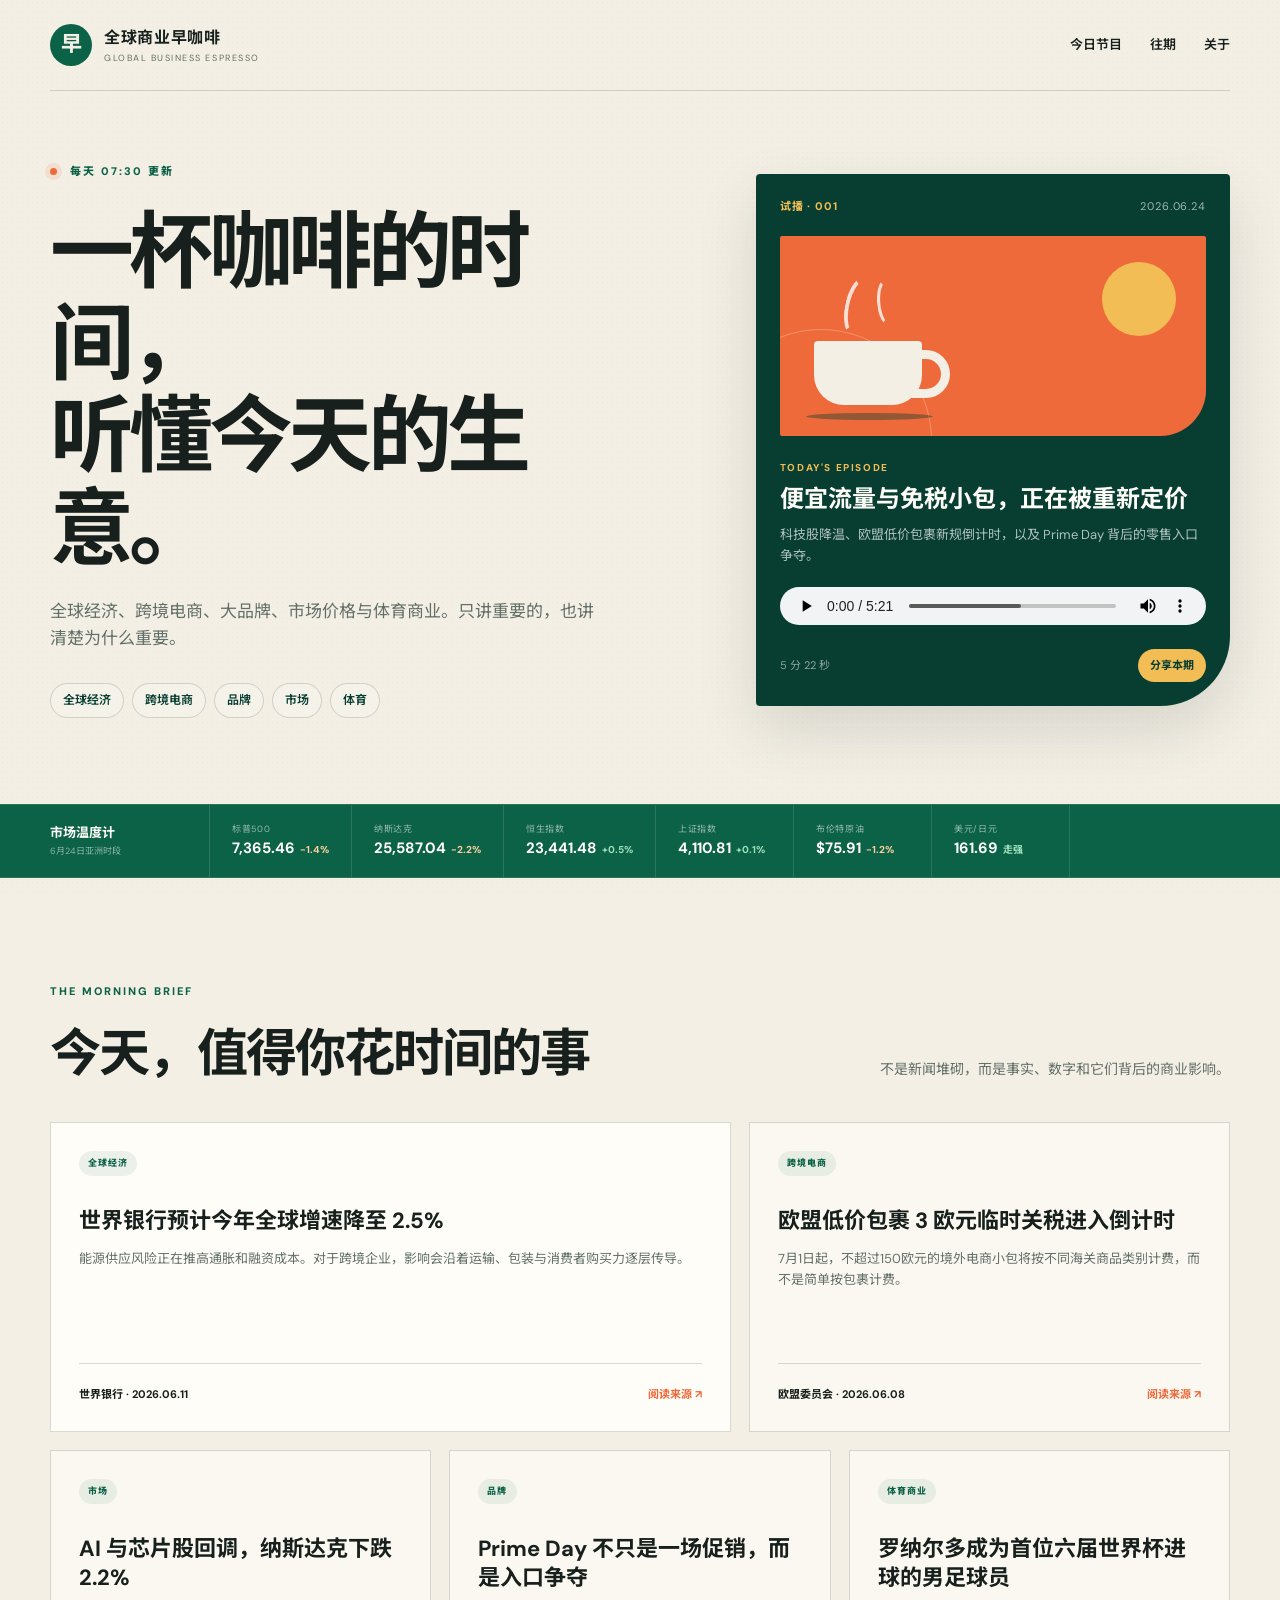
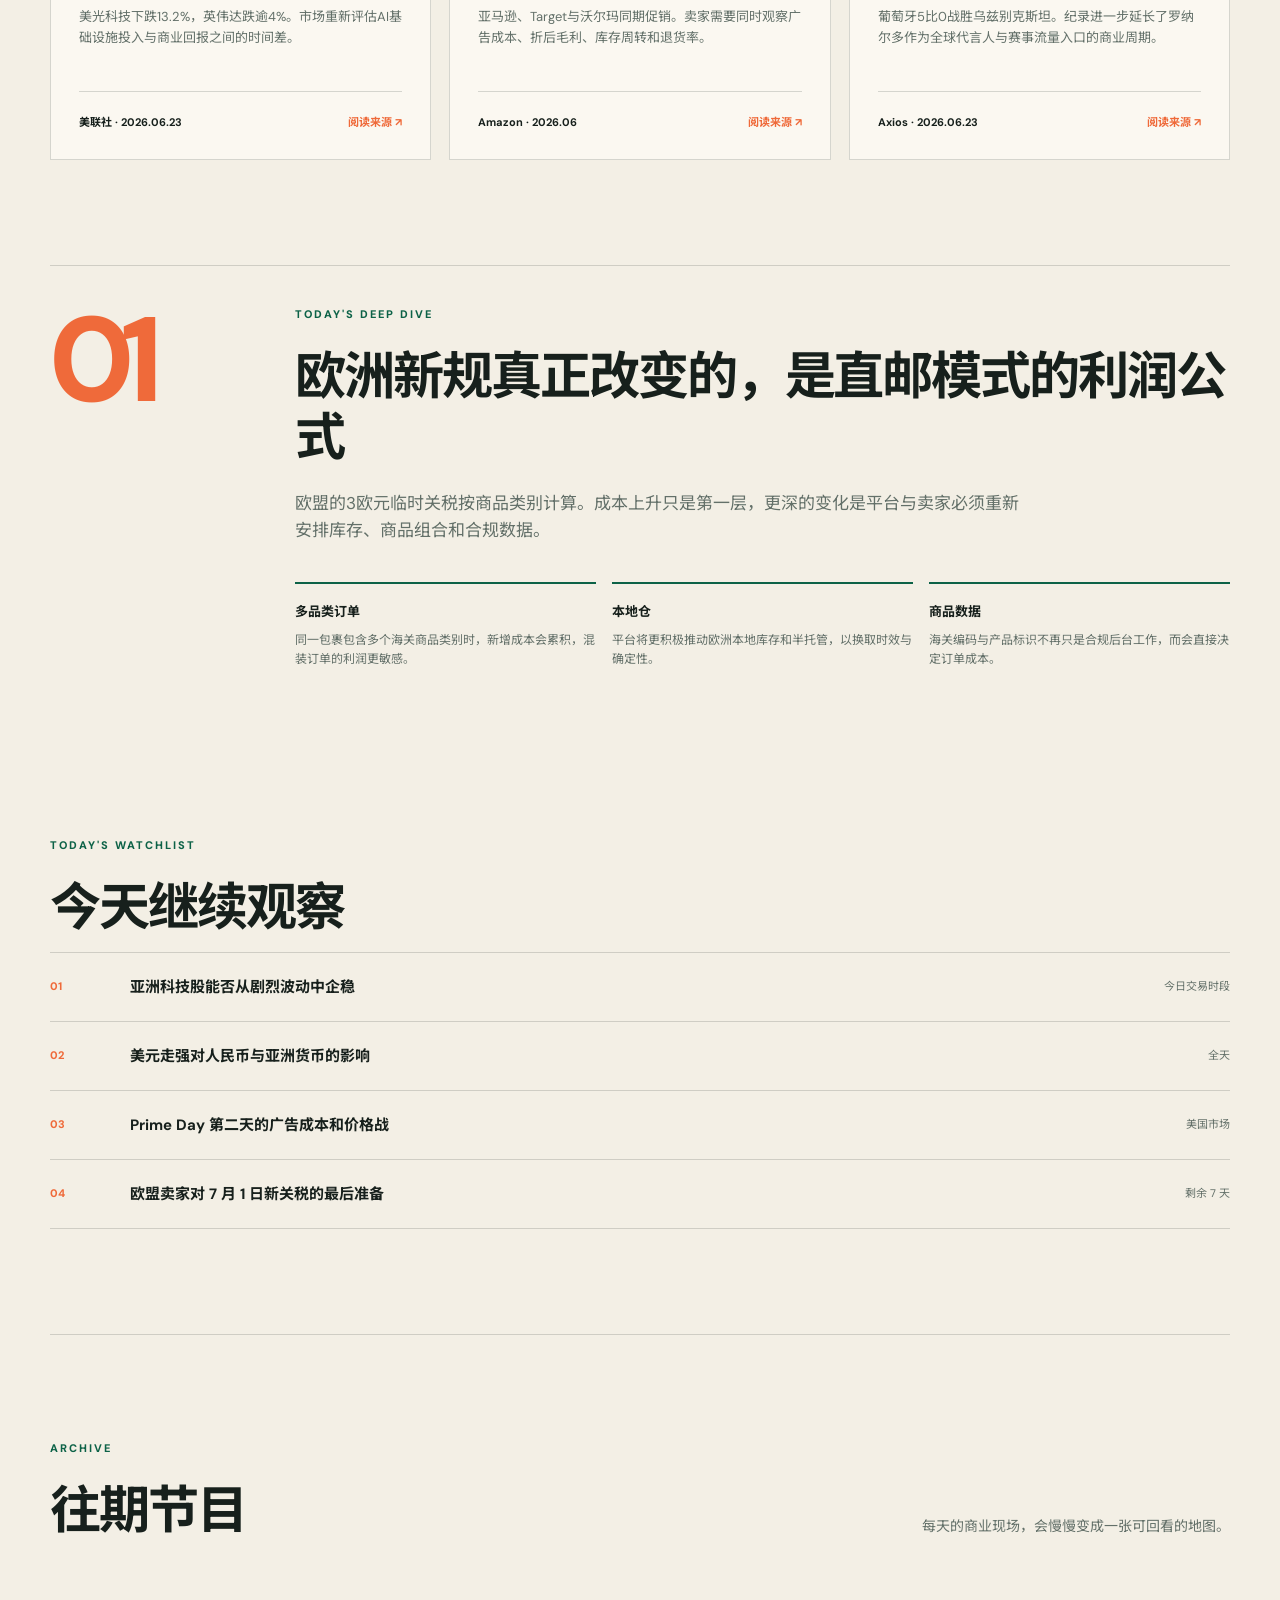
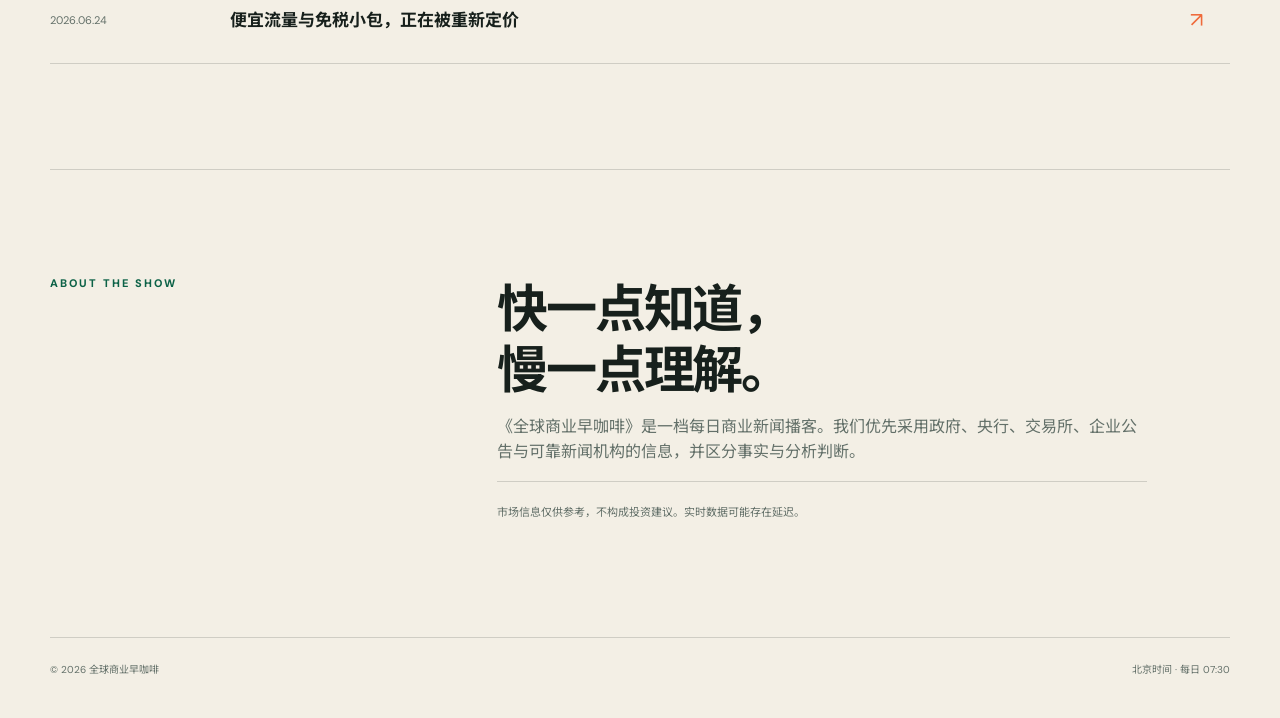
==== index.html @ 82cb93fb "Publish daily voice news site" ====
<!doctype html>
<html lang="zh-CN">
  <head>
    <meta charset="utf-8" />
    <meta name="viewport" content="width=device-width, initial-scale=1, viewport-fit=cover" />
    <meta name="theme-color" content="#f3efe5" />
    <meta name="apple-mobile-web-app-capable" content="yes" />
    <meta name="apple-mobile-web-app-status-bar-style" content="default" />
    <meta
      name="description"
      content="全球商业早咖啡：每天早上 7:30，用一杯咖啡的时间听懂全球经济、跨境电商、品牌、市场与体育商业。"
    />
    <title>全球商业早咖啡</title>
    <link rel="preconnect" href="https://fonts.googleapis.com" />
    <link rel="preconnect" href="https://fonts.gstatic.com" crossorigin />
    <link
      href="https://fonts.googleapis.com/css2?family=DM+Sans:wght@400;500;600;700&family=Noto+Sans+SC:wght@400;500;600;700;800&display=swap"
      rel="stylesheet"
    />
    <link rel="stylesheet" href="styles.css" />
  </head>
  <body>
    <div class="paper-noise" aria-hidden="true"></div>
    <header class="site-header">
      <a class="brand" href="#top" aria-label="全球商业早咖啡首页">
        <span class="brand-mark">早</span>
        <span>
          <strong>全球商业早咖啡</strong>
          <small>GLOBAL BUSINESS ESPRESSO</small>
        </span>
      </a>
      <nav aria-label="主要导航">
        <a href="#today">今日节目</a>
        <a href="#archive">往期</a>
        <a href="#about">关于</a>
      </nav>
    </header>

    <main id="top">
      <section class="hero" id="today">
        <div class="hero-copy">
          <p class="eyebrow"><span class="live-dot"></span> 每天 07:30 更新</p>
          <h1>一杯咖啡的时间，<br />听懂今天的生意。</h1>
          <p class="hero-intro">
            全球经济、跨境电商、大品牌、市场价格与体育商业。只讲重要的，也讲清楚为什么重要。
          </p>
          <div class="topic-strip" aria-label="节目主题">
            <span>全球经济</span><span>跨境电商</span><span>品牌</span><span>市场</span><span>体育</span>
          </div>
        </div>

        <article class="player-card" aria-label="今日节目播放器">
          <div class="player-topline">
            <span class="issue-number" id="issue-number">试播 · 001</span>
            <time id="episode-date">2026.06.24</time>
          </div>
          <div class="cover-art" aria-hidden="true">
            <div class="sun"></div>
            <div class="cup"><span></span></div>
            <div class="steam steam-one"></div>
            <div class="steam steam-two"></div>
          </div>
          <p class="player-label">TODAY'S EPISODE</p>
          <h2 id="episode-title">正在准备今日早咖啡…</h2>
          <p class="episode-deck" id="episode-deck"></p>
          <audio id="audio-player" controls preload="metadata">
            您的浏览器不支持音频播放。
          </audio>
          <div class="player-meta">
            <span id="episode-duration">约 5 分钟</span>
            <button class="share-button" id="share-button" type="button">分享本期</button>
          </div>
        </article>
      </section>

      <section class="market-ribbon" aria-label="市场温度计">
        <div class="ribbon-heading">
          <span>市场温度计</span>
          <small id="market-time">数据时间</small>
        </div>
        <div class="ticker" id="market-ticker"></div>
      </section>

      <section class="briefing section-shell">
        <div class="section-heading">
          <div>
            <p class="eyebrow">THE MORNING BRIEF</p>
            <h2>今天，值得你花时间的事</h2>
          </div>
          <p>不是新闻堆砌，而是事实、数字和它们背后的商业影响。</p>
        </div>
        <div class="story-grid" id="story-grid"></div>
      </section>

      <section class="deep-dive section-shell" id="deep-dive">
        <div class="deep-dive-number">01</div>
        <div class="deep-dive-content">
          <p class="eyebrow">TODAY'S DEEP DIVE</p>
          <h2 id="deep-dive-title"></h2>
          <p class="deep-dive-lead" id="deep-dive-lead"></p>
          <div class="impact-list" id="impact-list"></div>
        </div>
      </section>

      <section class="watchlist section-shell">
        <div class="section-heading compact">
          <div>
            <p class="eyebrow">TODAY'S WATCHLIST</p>
            <h2>今天继续观察</h2>
          </div>
        </div>
        <ol id="watchlist"></ol>
      </section>

      <section class="archive section-shell" id="archive">
        <div class="section-heading">
          <div>
            <p class="eyebrow">ARCHIVE</p>
            <h2>往期节目</h2>
          </div>
          <p>每天的商业现场，会慢慢变成一张可回看的地图。</p>
        </div>
        <div class="archive-list" id="archive-list"></div>
      </section>

      <section class="about section-shell" id="about">
        <p class="eyebrow">ABOUT THE SHOW</p>
        <div>
          <h2>快一点知道，<br />慢一点理解。</h2>
          <p>
            《全球商业早咖啡》是一档每日商业新闻播客。我们优先采用政府、央行、交易所、企业公告与可靠新闻机构的信息，并区分事实与分析判断。
          </p>
          <p class="disclaimer">市场信息仅供参考，不构成投资建议。实时数据可能存在延迟。</p>
        </div>
      </section>
    </main>

    <footer>
      <span>© <span id="current-year"></span> 全球商业早咖啡</span>
      <span>北京时间 · 每日 07:30</span>
    </footer>

    <div class="toast" id="toast" role="status" aria-live="polite"></div>
    <script src="app.js" defer></script>
  </body>
</html>
---- styles.css ----
:root {
  --ink: #17201c;
  --muted: #637069;
  --paper: #f3efe5;
  --paper-deep: #e8e1d2;
  --green: #0c6247;
  --green-dark: #073e31;
  --orange: #ef6a3a;
  --yellow: #f2bd55;
  --line: rgba(23, 32, 28, 0.16);
  --white: #fffdf8;
  --shadow: 0 24px 60px rgba(45, 56, 48, 0.14);
}

* { box-sizing: border-box; }

html { scroll-behavior: smooth; }

body {
  margin: 0;
  color: var(--ink);
  background: var(--paper);
  font-family: "DM Sans", "Noto Sans SC", system-ui, sans-serif;
  line-height: 1.6;
}

a { color: inherit; }

.paper-noise {
  position: fixed;
  inset: 0;
  z-index: -1;
  opacity: 0.24;
  pointer-events: none;
  background-image: radial-gradient(rgba(10, 37, 28, 0.11) 0.55px, transparent 0.55px);
  background-size: 5px 5px;
}

.site-header {
  width: min(1180px, calc(100% - 40px));
  margin: 0 auto;
  padding: 24px 0;
  display: flex;
  align-items: center;
  justify-content: space-between;
  border-bottom: 1px solid var(--line);
}

.brand { display: flex; gap: 12px; align-items: center; text-decoration: none; }
.brand-mark {
  width: 42px; height: 42px; display: grid; place-items: center;
  color: var(--paper); background: var(--green); border-radius: 50%;
  font-size: 21px; font-weight: 800;
}
.brand strong { display: block; font-size: 16px; letter-spacing: .04em; }
.brand small { display: block; color: var(--muted); font-size: 9px; letter-spacing: .17em; }

nav { display: flex; gap: 28px; }
nav a { font-size: 13px; text-decoration: none; font-weight: 600; }
nav a:hover { color: var(--green); }

.hero {
  width: min(1180px, calc(100% - 40px));
  margin: 0 auto;
  min-height: 690px;
  display: grid;
  grid-template-columns: 1.12fr .88fr;
  gap: clamp(50px, 8vw, 110px);
  align-items: center;
  padding: 72px 0 86px;
}

.eyebrow {
  margin: 0 0 18px;
  color: var(--green);
  font-size: 11px;
  font-weight: 800;
  letter-spacing: .18em;
  text-transform: uppercase;
}

.live-dot {
  display: inline-block; width: 7px; height: 7px; border-radius: 50%;
  background: var(--orange); box-shadow: 0 0 0 5px rgba(239,106,58,.12);
  margin-right: 8px;
}

.hero h1 {
  margin: 0;
  max-width: 700px;
  font-family: "Noto Sans SC", sans-serif;
  font-size: clamp(48px, 6.6vw, 84px);
  line-height: 1.1;
  letter-spacing: -.055em;
}

.hero-intro { max-width: 560px; margin: 30px 0; color: var(--muted); font-size: 17px; }
.topic-strip { display: flex; flex-wrap: wrap; gap: 8px; }
.topic-strip span {
  padding: 7px 12px; border: 1px solid var(--line); border-radius: 99px;
  color: var(--green-dark); background: rgba(255,255,255,.22); font-size: 12px; font-weight: 600;
}

.player-card {
  position: relative;
  overflow: hidden;
  padding: 24px;
  color: var(--white);
  background: var(--green-dark);
  border-radius: 4px 4px 70px 4px;
  box-shadow: var(--shadow);
}

.player-topline, .player-meta { display: flex; align-items: center; justify-content: space-between; }
.player-topline { position: relative; z-index: 2; font-size: 11px; letter-spacing: .08em; }
.issue-number { color: var(--yellow); font-weight: 700; }
.player-topline time { color: rgba(255,255,255,.62); }

.cover-art {
  position: relative;
  height: 200px;
  margin: 20px 0 24px;
  overflow: hidden;
  background: var(--orange);
  border-radius: 2px 2px 46px 2px;
}
.cover-art::before {
  content: ""; position: absolute; width: 220px; height: 220px; border: 1px solid rgba(255,255,255,.25);
  border-radius: 50%; left: -70px; bottom: -115px;
}
.sun { position: absolute; width: 74px; height: 74px; right: 30px; top: 26px; border-radius: 50%; background: var(--yellow); }
.cup { position: absolute; left: 34px; bottom: 31px; width: 108px; height: 64px; background: var(--paper); border-radius: 4px 4px 30px 30px; }
.cup::after { content: ""; position: absolute; width: 32px; height: 30px; border: 9px solid var(--paper); border-left: 0; right: -28px; top: 9px; border-radius: 0 30px 30px 0; }
.cup span { position: absolute; width: 127px; height: 7px; left: -8px; bottom: -15px; border-radius: 50%; background: rgba(7,62,49,.4); }
.steam { position: absolute; bottom: 98px; width: 30px; height: 62px; border: 4px solid rgba(255,255,255,.78); border-color: transparent transparent transparent rgba(255,255,255,.78); border-radius: 50%; transform: rotate(12deg); }
.steam-one { left: 65px; }
.steam-two { left: 94px; bottom: 103px; transform: rotate(-4deg) scale(.8); }

.player-label { margin: 0 0 7px; color: var(--yellow); font-size: 10px; font-weight: 700; letter-spacing: .16em; }
.player-card h2 { margin: 0; font-size: 24px; line-height: 1.35; }
.episode-deck { min-height: 44px; margin: 10px 0 18px; color: rgba(255,255,255,.68); font-size: 13px; }
audio { width: 100%; height: 38px; }
.player-meta { margin-top: 16px; color: rgba(255,255,255,.55); font-size: 11px; }
.share-button { border: 0; padding: 8px 12px; color: var(--green-dark); background: var(--yellow); border-radius: 99px; font: inherit; font-weight: 700; cursor: pointer; }

.market-ribbon {
  display: grid;
  grid-template-columns: 210px 1fr;
  color: var(--white);
  background: var(--green);
  border-top: 1px solid rgba(255,255,255,.12);
  border-bottom: 1px solid rgba(255,255,255,.12);
}
.ribbon-heading { padding: 18px max(24px, calc((100vw - 1180px) / 2)); padding-right: 25px; border-right: 1px solid rgba(255,255,255,.15); }
.ribbon-heading span, .ribbon-heading small { display: block; white-space: nowrap; }
.ribbon-heading span { font-size: 13px; font-weight: 700; }
.ribbon-heading small { color: rgba(255,255,255,.52); font-size: 9px; }
.ticker { display: flex; align-items: stretch; overflow-x: auto; scrollbar-width: none; }
.ticker::-webkit-scrollbar { display: none; }
.ticker-item { min-width: 138px; padding: 17px 22px; border-right: 1px solid rgba(255,255,255,.12); }
.ticker-item small, .ticker-item strong { display: block; white-space: nowrap; }
.ticker-item small { color: rgba(255,255,255,.55); font-size: 9px; letter-spacing: .08em; }
.ticker-item strong { font-size: 15px; }
.ticker-item em { margin-left: 5px; color: #ffd09e; font-size: 10px; font-style: normal; }
.ticker-item em.up { color: #9fe0bc; }

.section-shell { width: min(1180px, calc(100% - 40px)); margin: 0 auto; padding: 105px 0; }
.section-heading { display: flex; align-items: end; justify-content: space-between; gap: 50px; margin-bottom: 42px; }
.section-heading h2, .about h2, .deep-dive h2 { margin: 0; font-family: "Noto Sans SC", sans-serif; font-size: clamp(32px, 4vw, 52px); line-height: 1.2; letter-spacing: -.04em; }
.section-heading > p { max-width: 360px; margin: 0; color: var(--muted); font-size: 14px; }

.story-grid { display: grid; grid-template-columns: repeat(12, 1fr); gap: 18px; }
.story-card { grid-column: span 4; min-height: 310px; display: flex; flex-direction: column; padding: 28px; background: rgba(255,253,248,.62); border: 1px solid var(--line); }
.story-card:first-child { grid-column: span 7; background: var(--white); }
.story-card:nth-child(2) { grid-column: span 5; }
.story-tag { width: fit-content; padding: 5px 9px; color: var(--green); background: rgba(12,98,71,.08); border-radius: 99px; font-size: 9px; font-weight: 800; letter-spacing: .12em; }
.story-card h3 { margin: 30px 0 14px; font-size: 22px; line-height: 1.35; }
.story-card p { margin: 0; color: var(--muted); font-size: 13px; }
.story-source { margin-top: auto; padding-top: 22px; display: flex; align-items: center; justify-content: space-between; border-top: 1px solid var(--line); text-decoration: none; font-size: 11px; font-weight: 700; }
.story-source span:last-child { color: var(--orange); }

.deep-dive { display: grid; grid-template-columns: 180px 1fr; gap: 65px; padding-top: 40px; border-top: 1px solid var(--line); }
.deep-dive-number { color: var(--orange); font-size: 120px; font-weight: 800; line-height: .9; letter-spacing: -.09em; }
.deep-dive-lead { max-width: 740px; margin: 25px 0 38px; color: var(--muted); font-size: 17px; }
.impact-list { display: grid; grid-template-columns: repeat(3, 1fr); gap: 16px; }
.impact-item { padding: 18px 0; border-top: 2px solid var(--green); }
.impact-item strong { display: block; margin-bottom: 8px; font-size: 13px; }
.impact-item p { margin: 0; color: var(--muted); font-size: 12px; }

.watchlist { padding-top: 45px; }
.section-heading.compact { margin-bottom: 18px; }
.watchlist ol { margin: 0; padding: 0; list-style: none; border-top: 1px solid var(--line); }
.watchlist li { display: grid; grid-template-columns: 60px 1fr auto; gap: 20px; align-items: center; padding: 22px 0; border-bottom: 1px solid var(--line); }
.watchlist .watch-number { color: var(--orange); font-size: 11px; font-weight: 800; }
.watchlist strong { font-size: 15px; }
.watchlist time { color: var(--muted); font-size: 11px; }

.archive { border-top: 1px solid var(--line); }
.archive-item { display: grid; grid-template-columns: 150px 1fr 40px; gap: 30px; align-items: center; padding: 25px 0; border-bottom: 1px solid var(--line); text-decoration: none; }
.archive-item time { color: var(--muted); font-size: 11px; }
.archive-item strong { font-size: 17px; }
.archive-item span { color: var(--orange); font-size: 21px; }

.about { display: grid; grid-template-columns: 1fr 2fr; gap: 80px; border-top: 1px solid var(--line); }
.about > div > p { max-width: 650px; color: var(--muted); }
.about .disclaimer { padding-top: 22px; border-top: 1px solid var(--line); font-size: 11px; }

footer { width: min(1180px, calc(100% - 40px)); margin: 0 auto; padding: 24px 0 40px; display: flex; justify-content: space-between; color: var(--muted); border-top: 1px solid var(--line); font-size: 10px; }
.toast { position: fixed; left: 50%; bottom: 28px; z-index: 20; transform: translate(-50%, 20px); padding: 10px 16px; color: white; background: var(--green-dark); border-radius: 99px; box-shadow: var(--shadow); font-size: 12px; opacity: 0; pointer-events: none; transition: .2s ease; }
.toast.show { opacity: 1; transform: translate(-50%, 0); }

@media (max-width: 820px) {
  .site-header { width: min(100% - 28px, 680px); padding: 16px 0; }
  nav { display: none; }
  .brand-mark { width: 38px; height: 38px; }
  .hero { width: min(100% - 28px, 680px); min-height: auto; grid-template-columns: 1fr; gap: 46px; padding: 58px 0 64px; }
  .hero h1 { font-size: clamp(45px, 13.4vw, 72px); }
  .hero-intro { font-size: 15px; }
  .player-card { padding: 18px; border-radius: 4px 4px 48px 4px; }
  .cover-art { height: 180px; }
  .market-ribbon { grid-template-columns: 1fr; }
  .ribbon-heading { padding: 13px 18px; border-right: 0; border-bottom: 1px solid rgba(255,255,255,.15); }
  .ribbon-heading span, .ribbon-heading small { display: inline; margin-right: 8px; }
  .ticker-item { min-width: 126px; padding: 14px 18px; }
  .section-shell { width: min(100% - 28px, 680px); padding: 72px 0; }
  .section-heading { display: block; margin-bottom: 30px; }
  .section-heading > p { margin-top: 14px; }
  .story-grid { display: block; }
  .story-card { min-height: 285px; margin-bottom: 12px; }
  .deep-dive { grid-template-columns: 1fr; gap: 25px; padding-top: 30px; }
  .deep-dive-number { font-size: 75px; }
  .impact-list { grid-template-columns: 1fr; }
  .watchlist li { grid-template-columns: 34px 1fr; gap: 8px; }
  .watchlist time { grid-column: 2; }
  .archive-item { grid-template-columns: 90px 1fr 20px; gap: 12px; }
  .about { grid-template-columns: 1fr; gap: 24px; }
  footer { width: min(100% - 28px, 680px); display: block; }
  footer span { display: block; }
}

@media (prefers-reduced-motion: reduce) {
  * { scroll-behavior: auto !important; transition: none !important; }
}
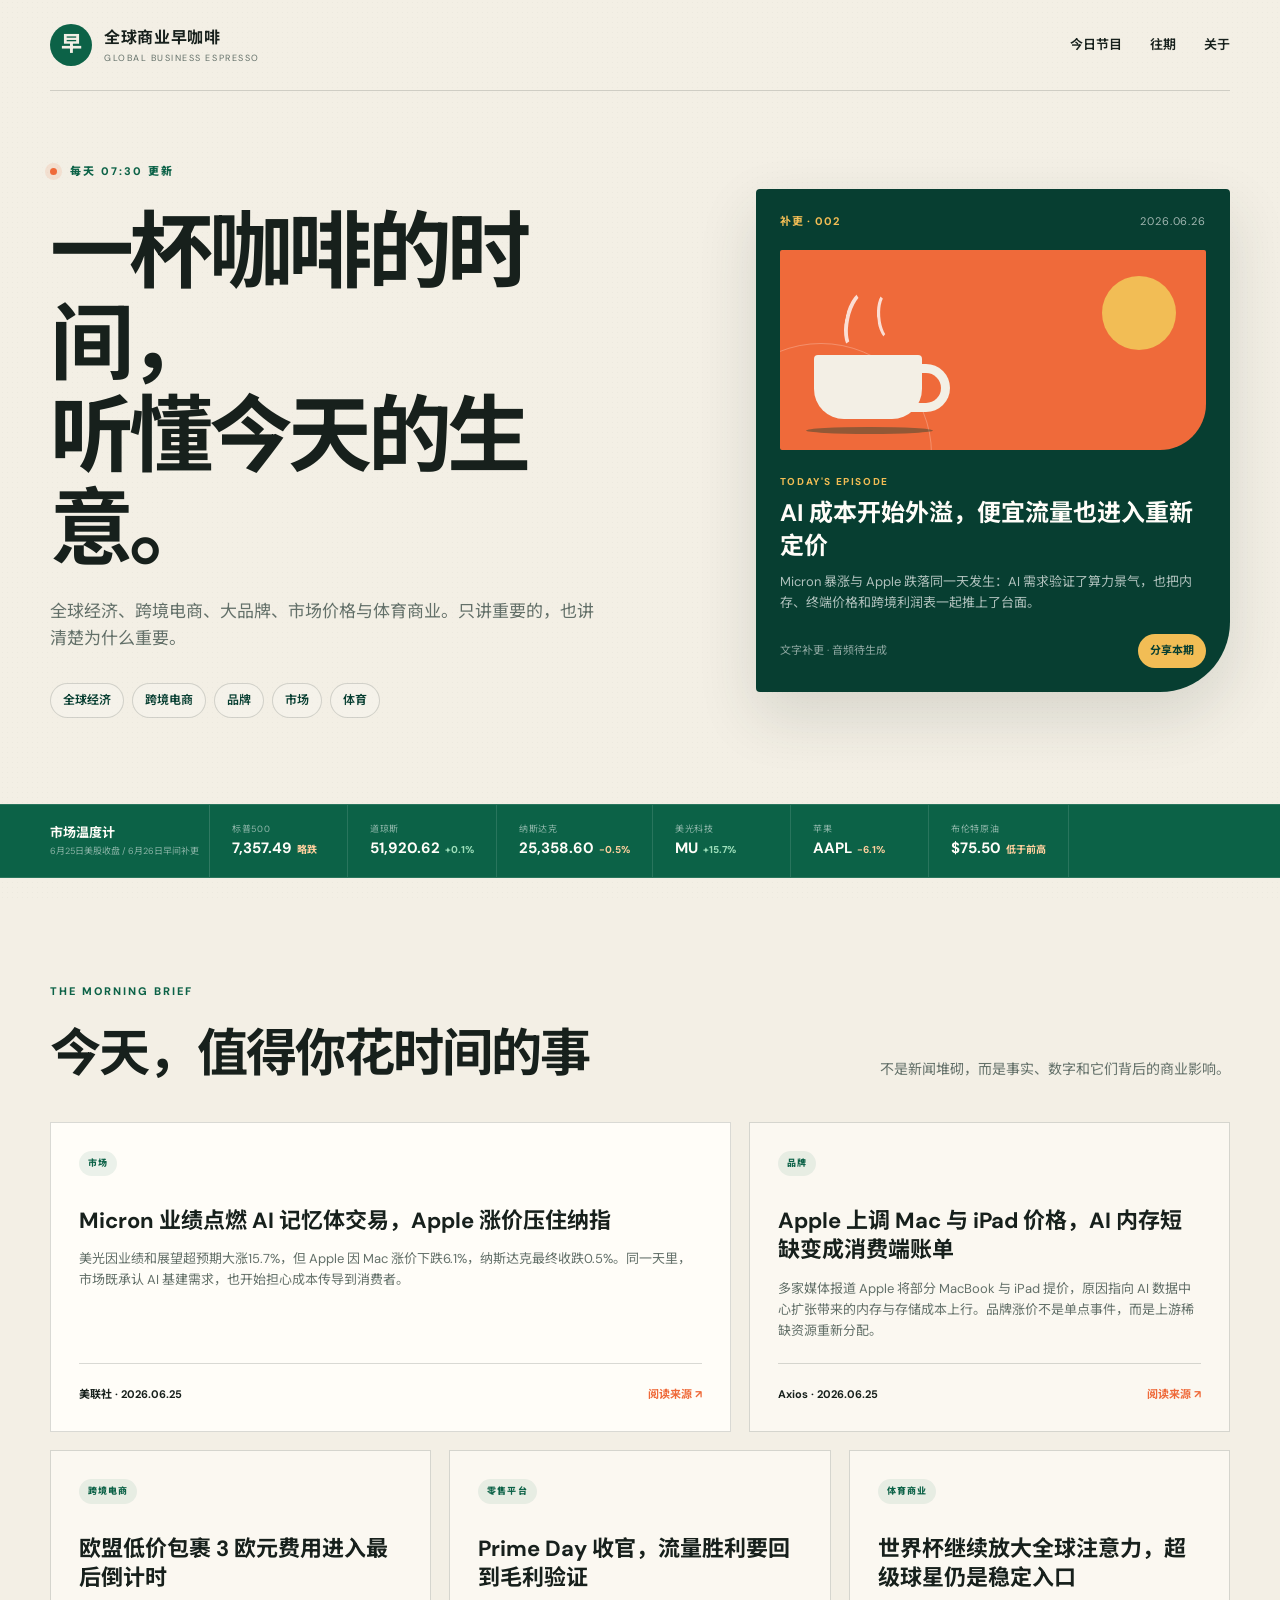
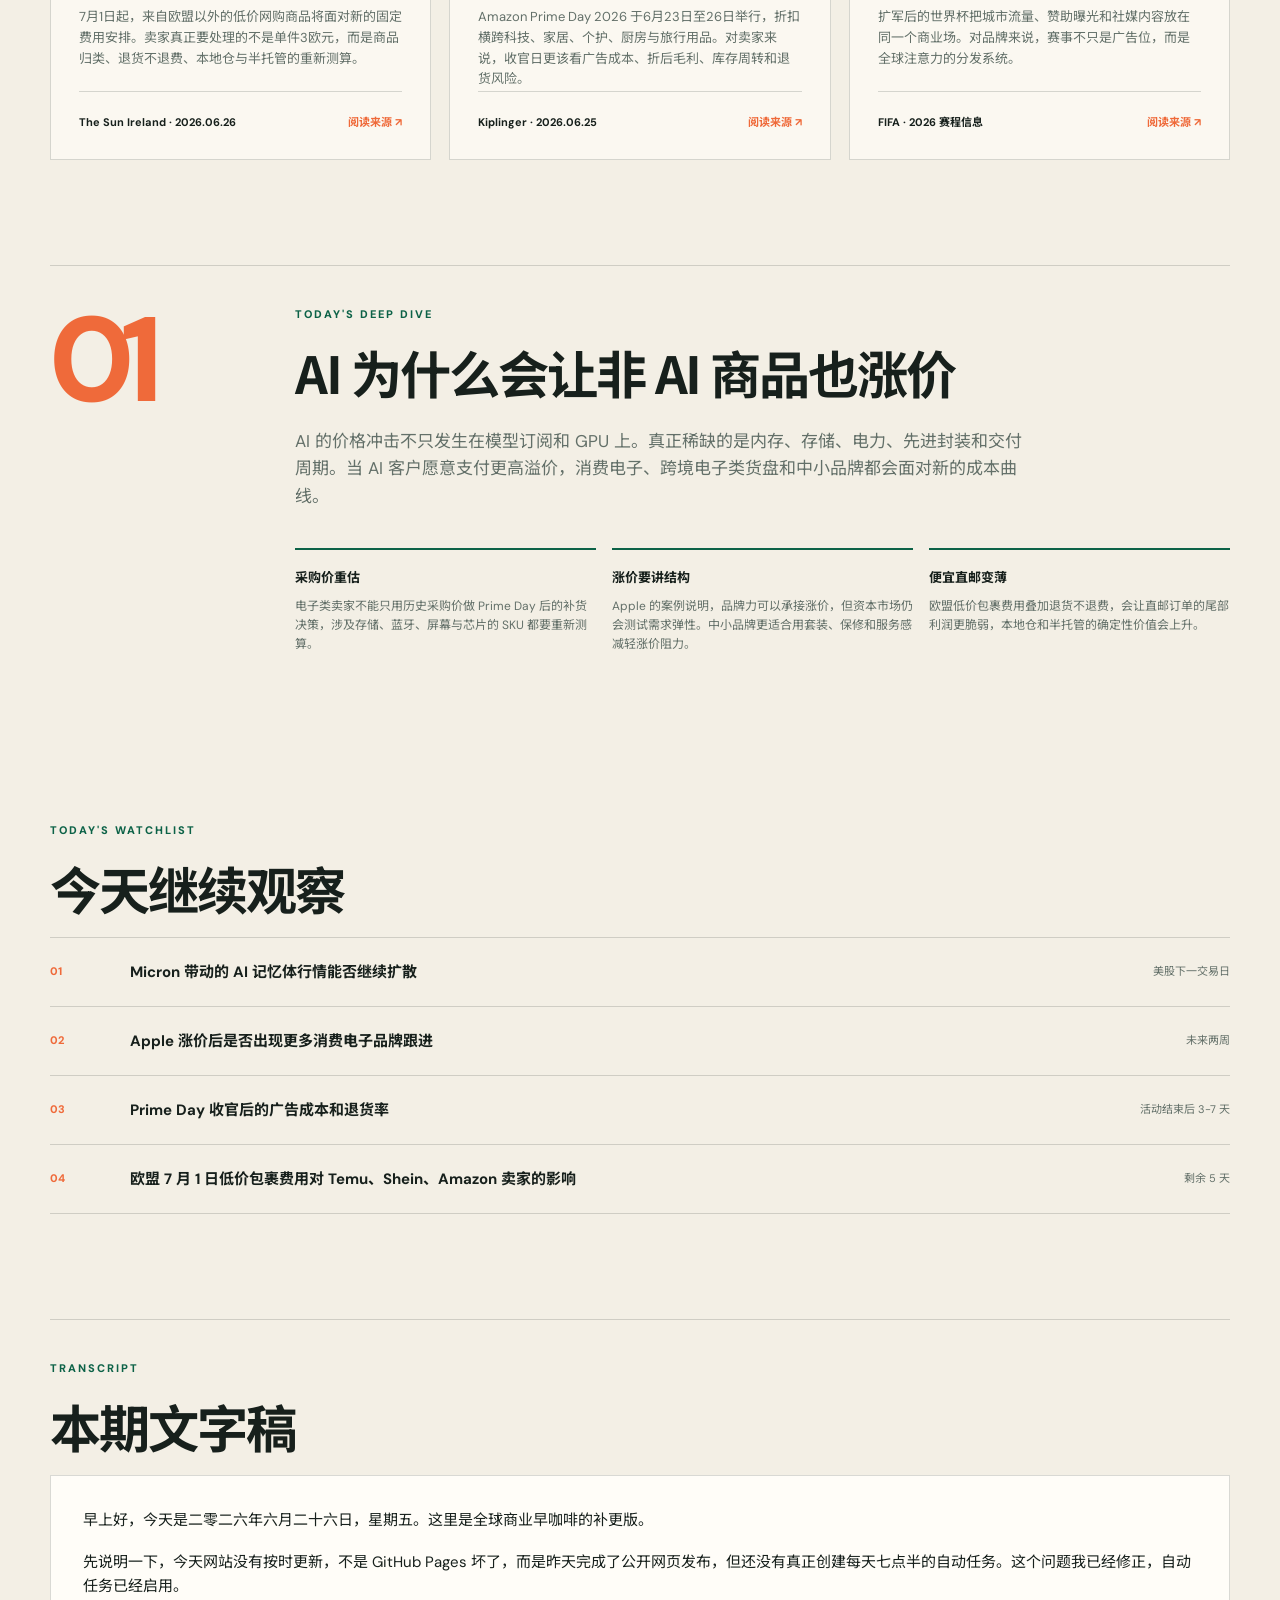
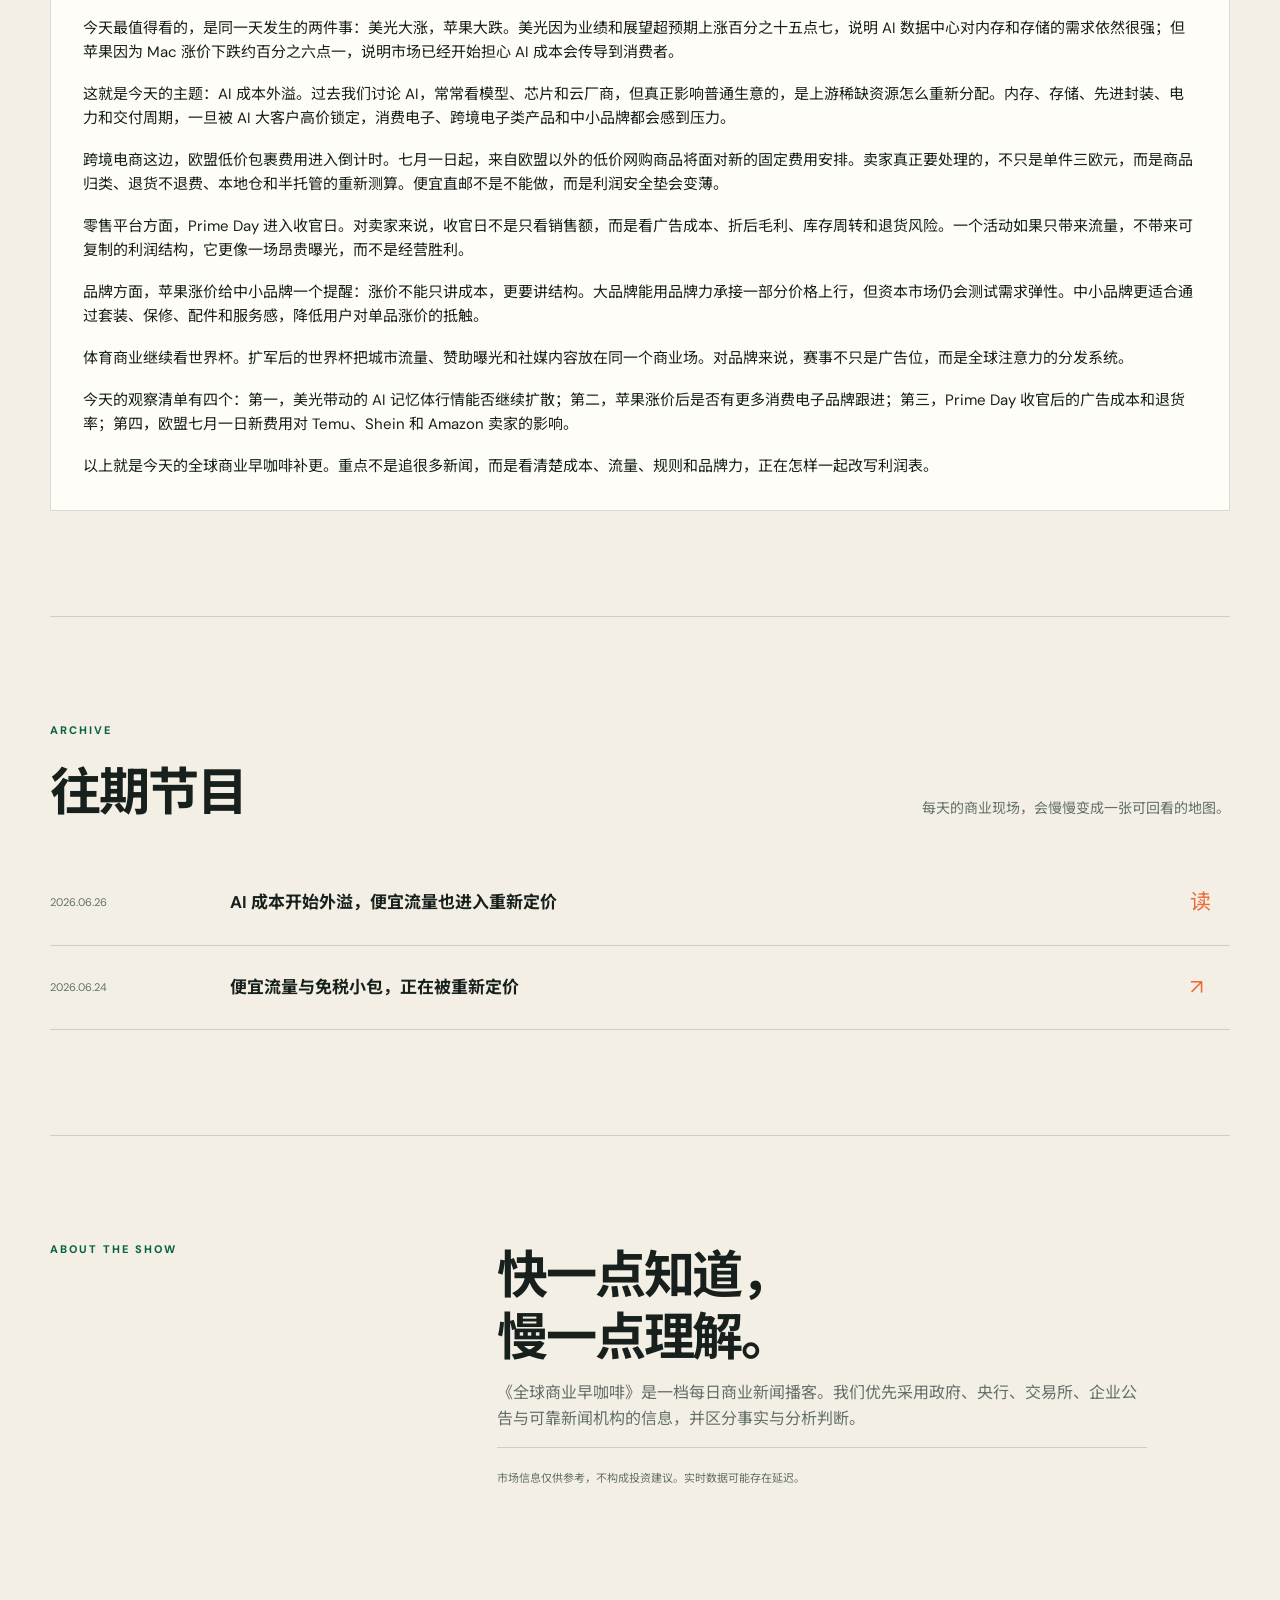
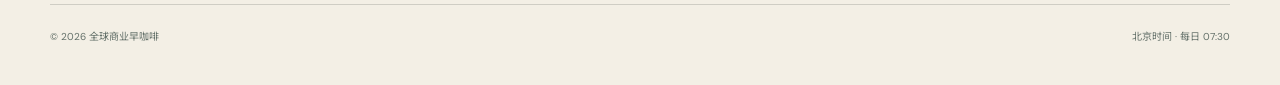
==== commit d2a09555: "Update site for transcript fallback" ====
--- a/index.html
+++ b/index.html
@@ -112,6 +112,16 @@
         <ol id="watchlist"></ol>
       </section>
 
+      <section class="transcript section-shell" id="transcript-section" hidden>
+        <div class="section-heading compact">
+          <div>
+            <p class="eyebrow">TRANSCRIPT</p>
+            <h2>本期文字稿</h2>
+          </div>
+        </div>
+        <div class="transcript-card" id="episode-transcript"></div>
+      </section>
+
       <section class="archive section-shell" id="archive">
         <div class="section-heading">
           <div>
--- a/styles.css
+++ b/styles.css
@@ -194,6 +194,17 @@
 .watchlist .watch-number { color: var(--orange); font-size: 11px; font-weight: 800; }
 .watchlist strong { font-size: 15px; }
 .watchlist time { color: var(--muted); font-size: 11px; }
+
+.transcript { padding-top: 40px; border-top: 1px solid var(--line); }
+.transcript-card {
+  padding: 32px;
+  background: var(--white);
+  border: 1px solid var(--line);
+  color: var(--ink);
+  font-size: 15px;
+}
+.transcript-card p { margin: 0 0 18px; }
+.transcript-card p:last-child { margin-bottom: 0; }
 
 .archive { border-top: 1px solid var(--line); }
 .archive-item { display: grid; grid-template-columns: 150px 1fr 40px; gap: 30px; align-items: center; padding: 25px 0; border-bottom: 1px solid var(--line); text-decoration: none; }
